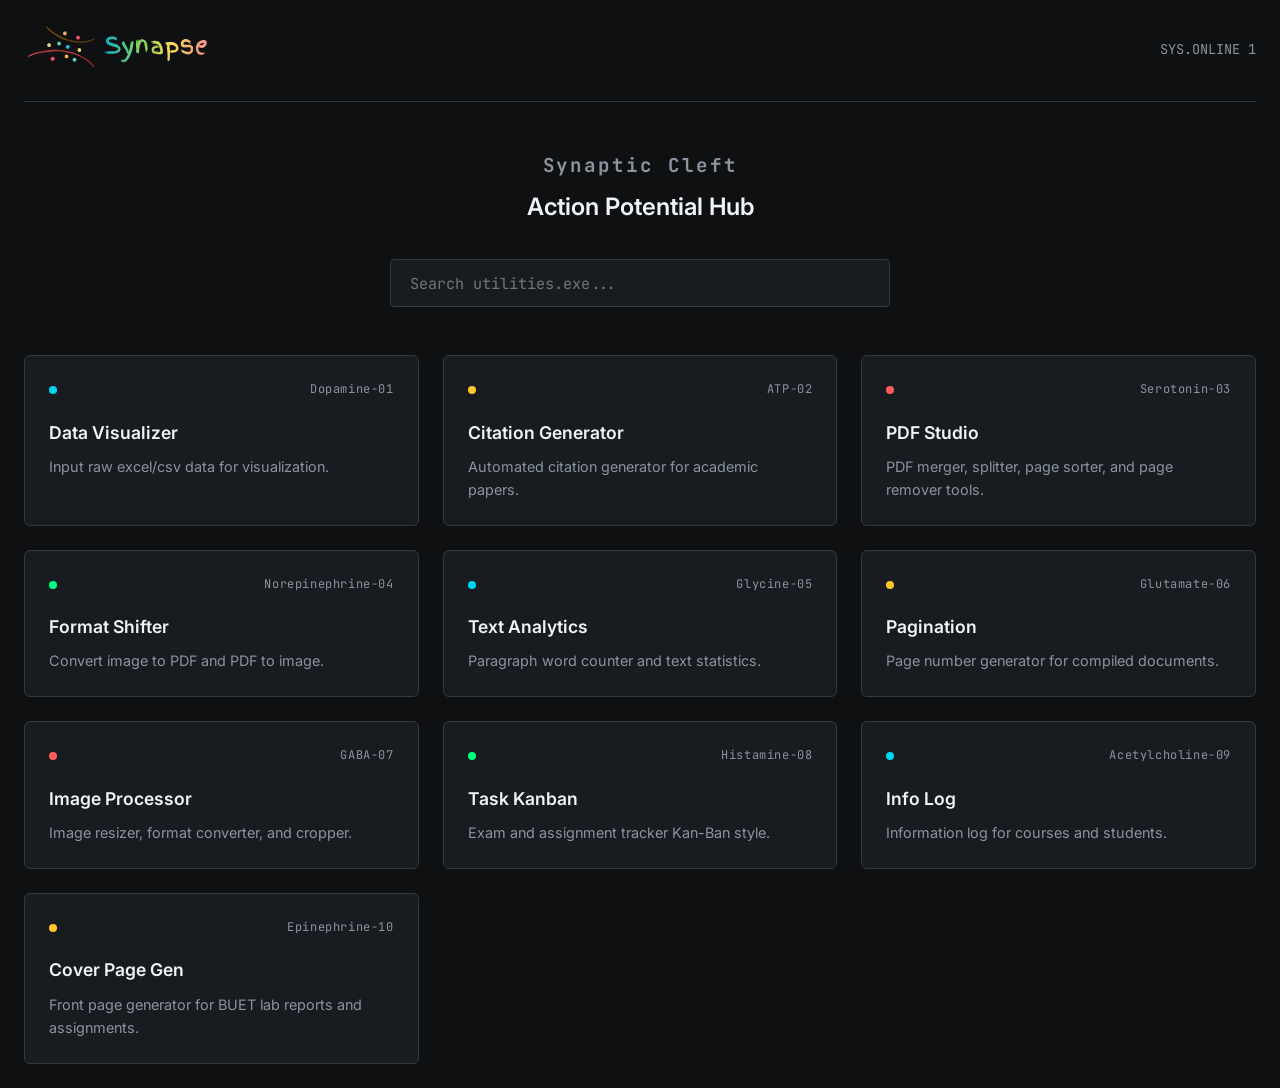
==== index.html @ e6a89775 "feat: Implement initial HTML structure and styles for the Synapse Home Page" ====
<!DOCTYPE html>

<html lang="en">

<head>

    <meta charset="UTF-8">
    <meta name="viewport" content="width=device-width, initial-scale=1.0">
    <title>Synapse | BME Utility Workspace</title>

    <link rel="icon" type="image/svg+xml" href="./asset/logo/logo-icon.svg">
    <link href="https://fonts.googleapis.com/css2?family=Inter:wght@400;600&family=JetBrains+Mono:wght@400;700&display=swap" rel="stylesheet">
    <link rel="stylesheet" href="index.css">

</head>

<body>

    <nav class="top-nav">
        <div class="brand">
            <img src="./asset/logo/logo-full.svg" alt="Synapse Logo" class="brand-logo">
        </div>
        <div class="nav-controls">
            <div class="status-indicator">
                <span class="dot pulse"></span> SYS.ONLINE 1
            </div>
        </div>
    </nav>

    <header class="workspace-header">
        <h1>Synaptic Cleft</h1>
        <p>Action Potential Hub</p>
        <div class="search-container">
            <input type="text" id="toolSearch" placeholder="Search utilities.exe..." autocomplete="off">
        </div>
    </header>

    <main class="grid-container" id="toolGrid">

        <a href="#" class="utility-card" data-tags="graph plot chart signal">
            <div class="card-header">
                <span class="accent-dot cyan"></span>
                <span class="card-id">Dopamine-01</span>
            </div>
            <h2>Data Visualizer</h2>
            <p>Input raw excel/csv data for visualization.</p>
        </a>

        <a href="#" class="utility-card" data-tags="citation references bibtex apa mla">
            <div class="card-header">
                <span class="accent-dot amber"></span>
                <span class="card-id">ATP-02</span>
            </div>
            <h2>Citation Generator</h2>
            <p>Automated citation generator for academic papers.</p>
        </a>

        <a href="#" class="utility-card" data-tags="pdf merge split sort remove pages">
            <div class="card-header">
                <span class="accent-dot coral"></span>
                <span class="card-id">Serotonin-03</span>
            </div>
            <h2>PDF Studio</h2>
            <p>PDF merger, splitter, page sorter, and page remover tools.</p>
        </a>

        <a href="#" class="utility-card" data-tags="image to pdf convert">
            <div class="card-header">
                <span class="accent-dot green"></span>
                <span class="card-id">Norepinephrine-04</span>
            </div>
            <h2>Format Shifter</h2>
            <p>Convert image to PDF and PDF to image.</p>
        </a>

        <a href="#" class="utility-card" data-tags="text paragraph word counter characters">
            <div class="card-header">
                <span class="accent-dot cyan"></span>
                <span class="card-id">Glycine-05</span>
            </div>
            <h2>Text Analytics</h2>
            <p>Paragraph word counter and text statistics.</p>
        </a>

        <a href="#" class="utility-card" data-tags="page number generator pdf document">
            <div class="card-header">
                <span class="accent-dot amber"></span>
                <span class="card-id">Glutamate-06</span>
            </div>
            <h2>Pagination</h2>
            <p>Page number generator for compiled documents.</p>
        </a>

        <a href="#" class="utility-card" data-tags="image resizer format converter cropper">
            <div class="card-header">
                <span class="accent-dot coral"></span>
                <span class="card-id">GABA-07</span>
            </div>
            <h2>Image Processor</h2>
            <p>Image resizer, format converter, and cropper.</p>
        </a>

        <a href="#" class="utility-card" data-tags="exam assignment tracker kanban board task">
            <div class="card-header">
                <span class="accent-dot green"></span>
                <span class="card-id">Histamine-08</span>
            </div>
            <h2>Task Kanban</h2>
            <p>Exam and assignment tracker Kan-Ban style.</p>
        </a>

        <a href="#" class="utility-card" data-tags="info log course students database">
            <div class="card-header">
                <span class="accent-dot cyan"></span>
                <span class="card-id">Acetylcholine-09</span>
            </div>
            <h2>Info Log</h2>
            <p>Information log for courses and students.</p>
        </a>

        <a href="./coverpage.html" class="utility-card" data-tags="front cover page generator buet assignment">
            <div class="card-header">
                <span class="accent-dot amber"></span>
                <span class="card-id">Epinephrine-10</span>
            </div>
            <h2>Cover Page Gen</h2>
            <p>Front page generator for BUET lab reports and assignments.</p>
        </a>
    </main>

    <script src="index.js"></script>

</body>

</html>
---- index.css ----
/*AI Generated CSS for Synapse Home Page*/

:root {
    /* Industrial Color Palette */
    --bg-app: #0E1012;
    --bg-surface: #181B1F;
    --bg-surface-elevated: #22262C;
    --border-tech: #333942;
    --border-hover: #4a5360;

    /* Typography */
    --text-primary: #F0F4F8;
    --text-muted: #8A94A0;
    
    /* Synapse Brand Accents */
    --accent-cyan: #00D2EF;
    --accent-coral: #FF5C5C;
    --accent-amber: #FFC72C;
    --accent-green: #00FF7F;

    /* Fonts */
    --font-mono: 'JetBrains Mono', 'Fira Code', monospace;
    --font-sans: 'Inter', system-ui, sans-serif;
}

* {
    box-sizing: border-box;
    margin: 0;
    padding: 0;
}

body {
    background-color: var(--bg-app);
    color: var(--text-primary);
    font-family: var(--font-sans);
    line-height: 1.6;
    padding: 1.5rem;
    max-width: 1400px;
    margin: 0 auto;
}

/* Navigation */
.top-nav {
    display: flex;
    justify-content: space-between;
    align-items: center;
    padding-bottom: 1.5rem;
    border-bottom: 1px solid var(--border-tech);
    margin-bottom: 3rem;
}

.brand-logo {
    height: 45px;
    width: auto;
}

.status-indicator {
    font-family: var(--font-mono);
    font-size: 0.85rem;
    color: var(--text-muted);
    display: flex;
    align-items: center;
    gap: 8px;
}

/* Header & Search */
.workspace-header {
    text-align: center;
    margin-bottom: 3rem;
}

.workspace-header h1 {
    font-family: var(--font-mono);
    font-size: 1.2rem;
    color: var(--text-muted);
    letter-spacing: 0.1em;
    margin-bottom: 0.5rem;
}

.workspace-header p {
    font-size: 1.5rem;
    font-weight: 600;
    margin-bottom: 2rem;
}

.search-container input {
    width: 100%;
    max-width: 500px;
    background-color: var(--bg-surface);
    border: 1px solid var(--border-tech);
    color: var(--text-primary);
    padding: 0.8rem 1.2rem;
    border-radius: 4px;
    font-family: var(--font-mono);
    font-size: 0.95rem;
    transition: all 0.2s ease;
}

.search-container input:focus {
    outline: none;
    border-color: var(--accent-cyan);
    background-color: var(--bg-surface-elevated);
}

/* Grid Layout */
.grid-container {
    display: grid;
    grid-template-columns: repeat(auto-fill, minmax(300px, 1fr));
    gap: 1.5rem;
}

/* Utility Cards */
.utility-card {
    background-color: var(--bg-surface);
    border: 1px solid var(--border-tech);
    border-radius: 6px;
    padding: 1.5rem;
    text-decoration: none;
    color: var(--text-primary);
    transition: all 0.2s ease;
    display: flex;
    flex-direction: column;
    box-shadow: inset 0 1px 0 rgba(255, 255, 255, 0.02);
}

.utility-card:hover {
    border-color: var(--border-hover);
    background-color: var(--bg-surface-elevated);
    transform: translateY(-2px);
}

.card-header {
    display: flex;
    justify-content: space-between;
    align-items: center;
    margin-bottom: 1.2rem;
    font-family: var(--font-mono);
    font-size: 0.75rem;
    color: var(--text-muted);
}

.card-id {
    letter-spacing: 0.05em;
}

.utility-card h2 {
    font-size: 1.1rem;
    font-weight: 600;
    margin-bottom: 0.5rem;
}

.utility-card p {
    font-size: 0.9rem;
    color: var(--text-muted);
    flex-grow: 1;
}

/* Accents */
.accent-dot {
    width: 8px;
    height: 8px;
    border-radius: 50%;
    display: inline-block;
}

.cyan { background-color: var(--accent-cyan); }
.amber { background-color: var(--accent-amber); }
.coral { background-color: var(--accent-coral); }
.green { background-color: var(--accent-green); }

.pulse {
    background-color: var(--accent-cyan);
    box-shadow: 0 0 8px var(--accent-cyan);
    animation: blink 2s infinite;
}

@keyframes blink {
    0% { opacity: 1; }
    50% { opacity: 0.4; }
    100% { opacity: 1; }
}

/* Responsive adjustments */
@media (max-width: 600px) {
    body { padding: 1rem; }
    .top-nav { flex-direction: column; gap: 1rem; align-items: flex-start; }
}
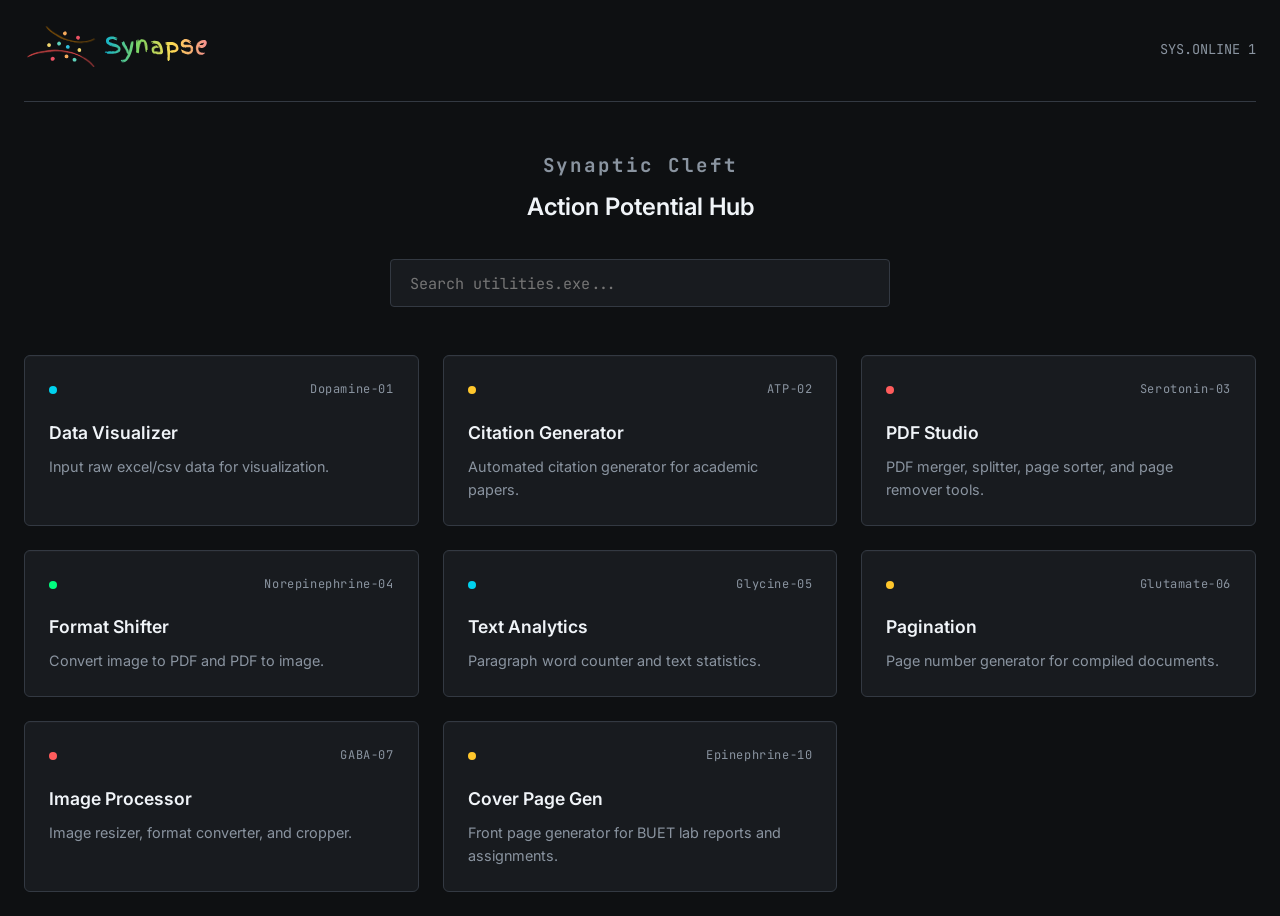
==== commit 61425405: "feat: Update feature list and remove deprecated items from index.html" ====
--- a/index.html
+++ b/index.html
@@ -99,25 +99,7 @@
             <h2>Image Processor</h2>
             <p>Image resizer, format converter, and cropper.</p>
         </a>
-
-        <a href="#" class="utility-card" data-tags="exam assignment tracker kanban board task">
-            <div class="card-header">
-                <span class="accent-dot green"></span>
-                <span class="card-id">Histamine-08</span>
-            </div>
-            <h2>Task Kanban</h2>
-            <p>Exam and assignment tracker Kan-Ban style.</p>
-        </a>
-
-        <a href="#" class="utility-card" data-tags="info log course students database">
-            <div class="card-header">
-                <span class="accent-dot cyan"></span>
-                <span class="card-id">Acetylcholine-09</span>
-            </div>
-            <h2>Info Log</h2>
-            <p>Information log for courses and students.</p>
-        </a>
-
+        
         <a href="./coverpage.html" class="utility-card" data-tags="front cover page generator buet assignment">
             <div class="card-header">
                 <span class="accent-dot amber"></span>
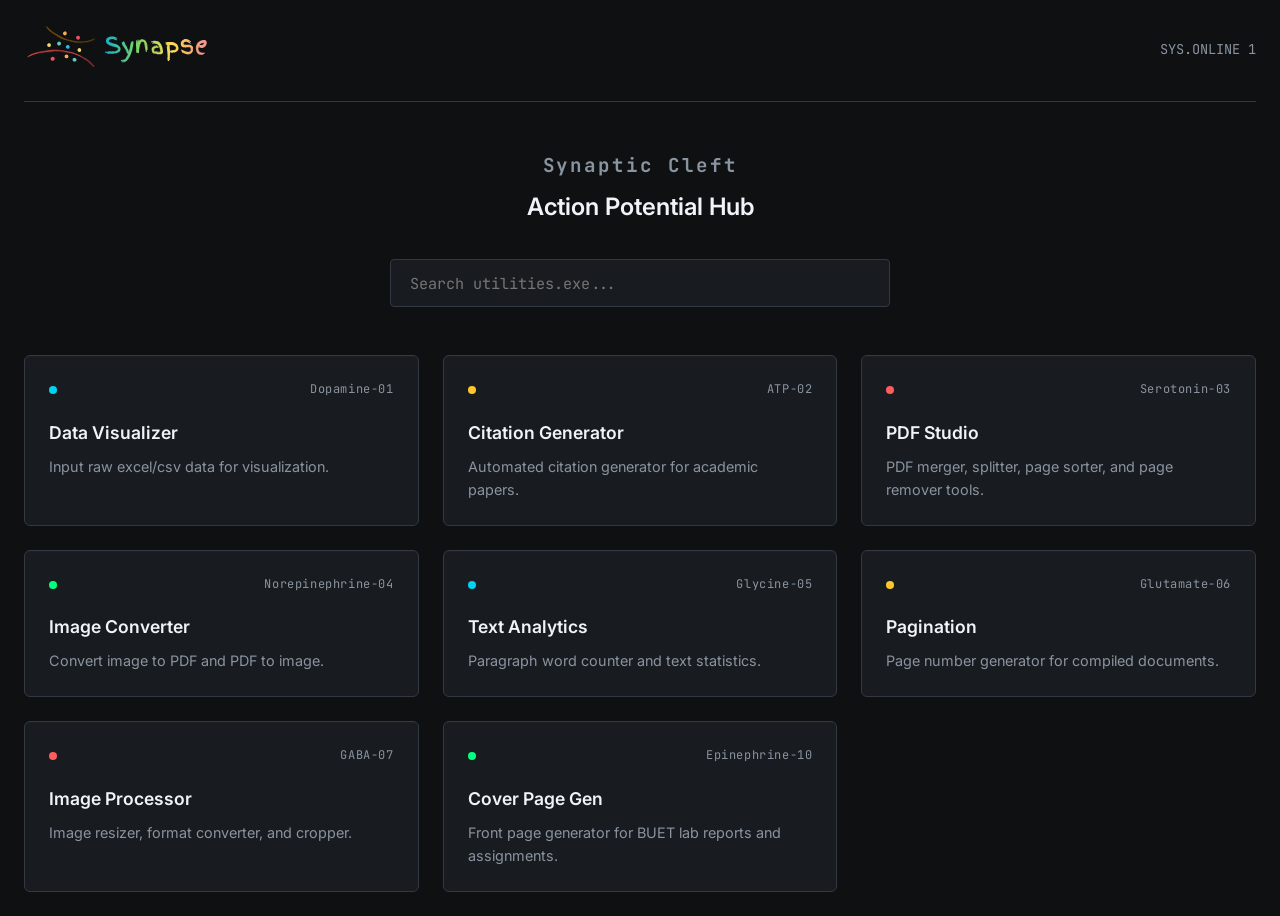
==== commit 91401c58: "feat: Rename 'Format Shifter' to 'Image Converter' and update accent color; add new DataVisualizer n" ====
--- a/index.html
+++ b/index.html
@@ -69,7 +69,7 @@
                 <span class="accent-dot green"></span>
                 <span class="card-id">Norepinephrine-04</span>
             </div>
-            <h2>Format Shifter</h2>
+            <h2>Image Converter</h2>
             <p>Convert image to PDF and PDF to image.</p>
         </a>
 
@@ -102,7 +102,7 @@
         
         <a href="./coverpage.html" class="utility-card" data-tags="front cover page generator buet assignment">
             <div class="card-header">
-                <span class="accent-dot amber"></span>
+                <span class="accent-dot green"></span>
                 <span class="card-id">Epinephrine-10</span>
             </div>
             <h2>Cover Page Gen</h2>
